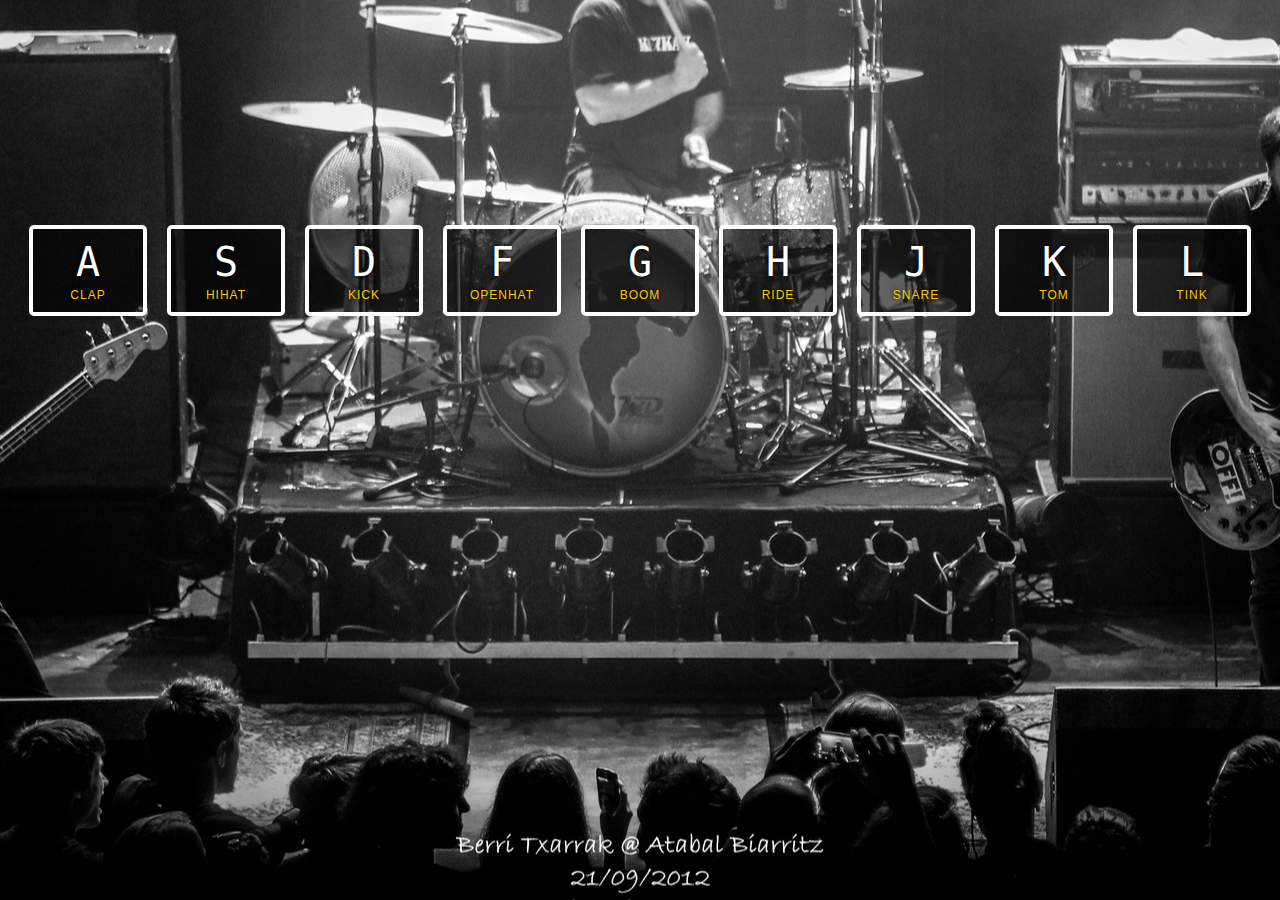
==== Ejer_03/index.html @ 5e7961e5 "initial commit" ====
<!DOCTYPE html>
<html lang="en">

<head>
  <meta charset="UTF-8">
  <title>Drumkit DWEC</title>
  <link rel="stylesheet" href="style.css">
  <link rel="icon" type="image/jpg" href="./CIPEstella.jpg" />
</head>

<body>
  <div class="keys">
    <div data-key="65" class="key">
      <kbd>A</kbd>
      <span class="sound">clap</span>
    </div>
    <div data-key="83" class="key">
      <kbd>S</kbd>
      <span class="sound">hihat</span>
    </div>
    <div data-key="68" class="key">
      <kbd>D</kbd>
      <span class="sound">kick</span>
    </div>
    <div data-key="70" class="key">
      <kbd>F</kbd>
      <span class="sound">openhat</span>
    </div>
    <div data-key="71" class="key">
      <kbd>G</kbd>
      <span class="sound">boom</span>
    </div>
    <div data-key="72" class="key">
      <kbd>H</kbd>
      <span class="sound">ride</span>
    </div>
    <div data-key="74" class="key">
      <kbd>J</kbd>
      <span class="sound">snare</span>
    </div>
    <div data-key="75" class="key">
      <kbd>K</kbd>
      <span class="sound">tom</span>
    </div>
    <div data-key="76" class="key">
      <kbd>L</kbd>
      <span class="sound">tink</span>
    </div>

  </div>
  <div class="screen">
  </div>

  <audio data-key="65" src="sounds/clap.wav"></audio>
  <audio data-key="83" src="sounds/hihat.wav"></audio>
  <audio data-key="68" src="sounds/kick.wav"></audio>
  <audio data-key="70" src="sounds/openhat.wav"></audio>
  <audio data-key="71" src="sounds/boom.wav"></audio>
  <audio data-key="72" src="sounds/ride.wav"></audio>
  <audio data-key="74" src="sounds/snare.wav"></audio>
  <audio data-key="75" src="sounds/tom.wav"></audio>
  <audio data-key="76" src="sounds/tink.wav"></audio>
</body>
</html>
---- Ejer_03/style.css ----
html {
  font-size: 10px;
  background: url('./background.jpg') center;
  /* background-size: fill; */
}

body,html {
  margin: 0;
  padding: 0;
  font-family: sans-serif;
}

.screen{
  color:white;
  display: flex;
  align-items: center;
  justify-content: center;
}
.screen p{
  display: flex;
  align-items: center;
  justify-content: center;
  min-width: 400px;
  min-height: 200px;
  border: .4rem solid rgb(255, 255, 255);
  border-radius: .5rem;
  margin: 1rem;
  font-size: 8rem;
  padding: 1rem .5rem;
  transition: all .09as ease;
  width: 10rem;
  text-align: center;
  color: #ffc600;
  background: rgba(0,0,0,0.6);
  text-shadow: 0 0 .5rem black;
}

.keys {
  display: flex;
  flex: 2;
  min-height: 60vh;
  align-items: center;
  justify-content: center;
}

.key {
  border: .4rem solid rgb(255, 255, 255);
  border-radius: .5rem;
  margin: 1rem;
  font-size: 1.5rem;
  padding: 1rem .5rem;
  transition: all .09as ease;
  width: 10rem;
  text-align: center;
  color: white;
  background: rgba(0,0,0,0.6);
  text-shadow: 0 0 .5rem black;
}

.playing {
  transform: scale(1.1);
  border-color: #ffc600;
  box-shadow: 0 0 1rem #ffc600;
}

kbd {
  display: block;
  font-size: 4rem;
}

p{
  display: block;
  font-size: 10em;
}

.sound {
  font-size: 1.2rem;
  text-transform: uppercase;
  letter-spacing: .1rem;
  color: #ffc600;
}
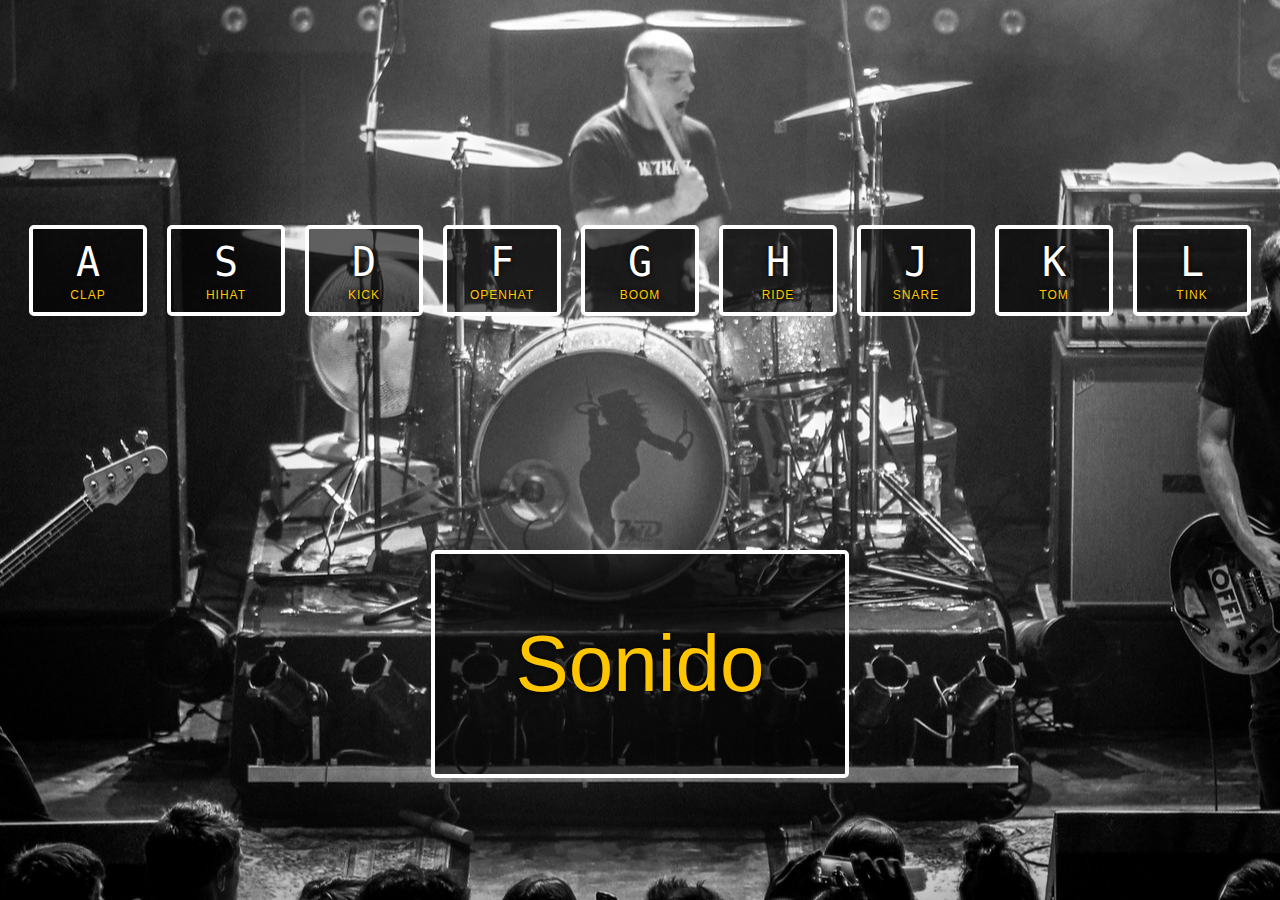
==== commit 54d1556f: "corrección" ====
--- a/Ejer_03/index.html
+++ b/Ejer_03/index.html
@@ -49,6 +49,7 @@
 
   </div>
   <div class="screen">
+    <p>Sonido</p>
   </div>
 
   <audio data-key="65" src="sounds/clap.wav"></audio>
